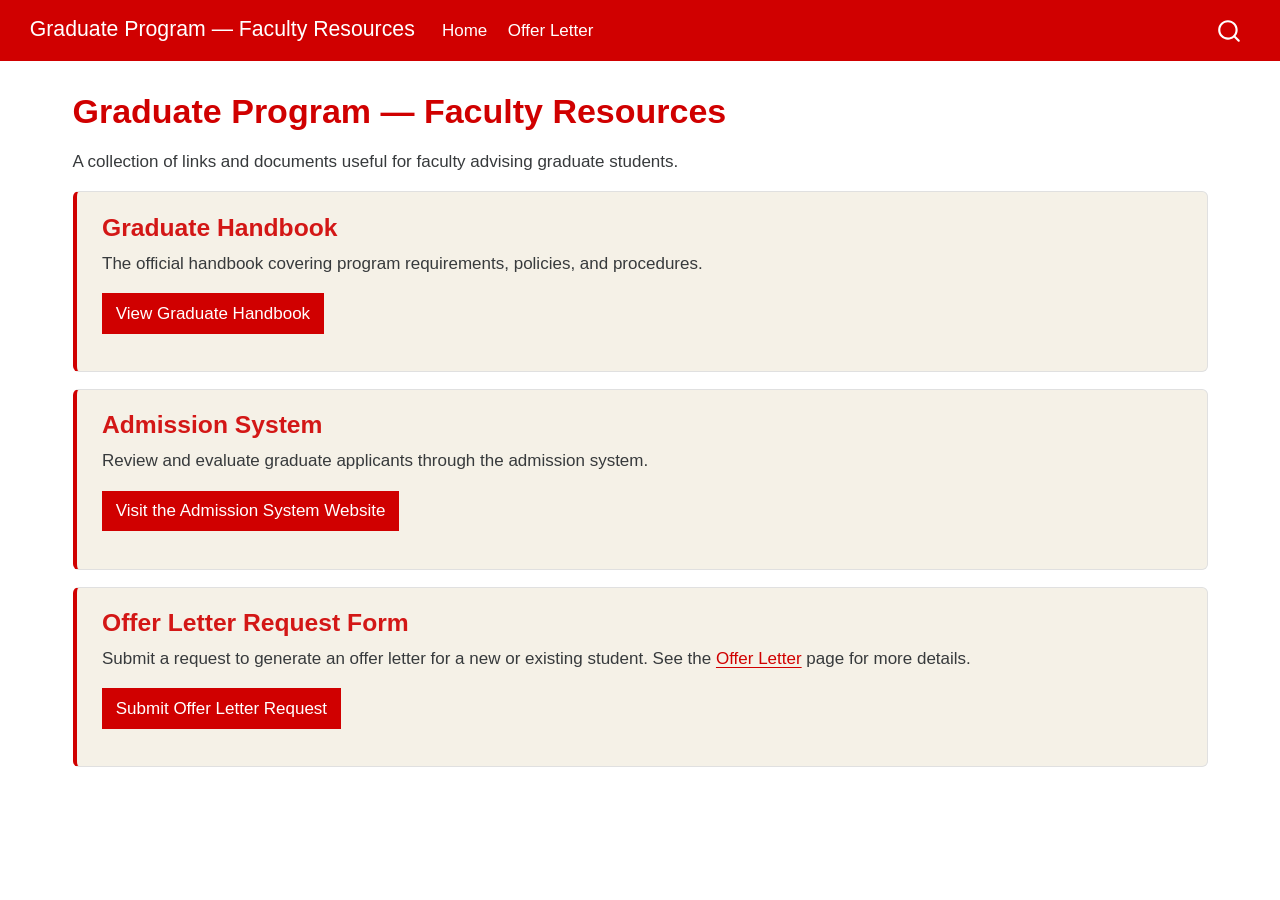
==== docs/index.html @ dcd675f0 "initial commit" ====
<!DOCTYPE html>
<html xmlns="http://www.w3.org/1999/xhtml" lang="en" xml:lang="en"><head>

<meta charset="utf-8">
<meta name="generator" content="quarto-1.7.32">

<meta name="viewport" content="width=device-width, initial-scale=1.0, user-scalable=yes">


<title>Graduate Program — Faculty Resources</title>
<style>
code{white-space: pre-wrap;}
span.smallcaps{font-variant: small-caps;}
div.columns{display: flex; gap: min(4vw, 1.5em);}
div.column{flex: auto; overflow-x: auto;}
div.hanging-indent{margin-left: 1.5em; text-indent: -1.5em;}
ul.task-list{list-style: none;}
ul.task-list li input[type="checkbox"] {
  width: 0.8em;
  margin: 0 0.8em 0.2em -1em; /* quarto-specific, see https://github.com/quarto-dev/quarto-cli/issues/4556 */ 
  vertical-align: middle;
}
</style>


<script src="site_libs/quarto-nav/quarto-nav.js"></script>
<script src="site_libs/quarto-nav/headroom.min.js"></script>
<script src="site_libs/clipboard/clipboard.min.js"></script>
<script src="site_libs/quarto-search/autocomplete.umd.js"></script>
<script src="site_libs/quarto-search/fuse.min.js"></script>
<script src="site_libs/quarto-search/quarto-search.js"></script>
<meta name="quarto:offset" content="./">
<script src="site_libs/quarto-html/quarto.js" type="module"></script>
<script src="site_libs/quarto-html/tabsets/tabsets.js" type="module"></script>
<script src="site_libs/quarto-html/popper.min.js"></script>
<script src="site_libs/quarto-html/tippy.umd.min.js"></script>
<script src="site_libs/quarto-html/anchor.min.js"></script>
<link href="site_libs/quarto-html/tippy.css" rel="stylesheet">
<link href="site_libs/quarto-html/quarto-syntax-highlighting-37eea08aefeeee20ff55810ff984fec1.css" rel="stylesheet" id="quarto-text-highlighting-styles">
<script src="site_libs/bootstrap/bootstrap.min.js"></script>
<link href="site_libs/bootstrap/bootstrap-icons.css" rel="stylesheet">
<link href="site_libs/bootstrap/bootstrap-75c5edff197cda3cdc5ed9a841f1afc7.min.css" rel="stylesheet" append-hash="true" id="quarto-bootstrap" data-mode="light">
<script id="quarto-search-options" type="application/json">{
  "location": "navbar",
  "copy-button": false,
  "collapse-after": 3,
  "panel-placement": "end",
  "type": "overlay",
  "limit": 50,
  "keyboard-shortcut": [
    "f",
    "/",
    "s"
  ],
  "show-item-context": false,
  "language": {
    "search-no-results-text": "No results",
    "search-matching-documents-text": "matching documents",
    "search-copy-link-title": "Copy link to search",
    "search-hide-matches-text": "Hide additional matches",
    "search-more-match-text": "more match in this document",
    "search-more-matches-text": "more matches in this document",
    "search-clear-button-title": "Clear",
    "search-text-placeholder": "",
    "search-detached-cancel-button-title": "Cancel",
    "search-submit-button-title": "Submit",
    "search-label": "Search"
  }
}</script>


<meta property="og:title" content="Graduate Program — Faculty Resources">
<meta property="og:description" content="">
<meta property="og:site_name" content="Graduate Program — Faculty Resources">
</head>

<body class="nav-fixed quarto-light">

<div id="quarto-search-results"></div>
  <header id="quarto-header" class="headroom fixed-top">
    <nav class="navbar navbar-expand-lg " data-bs-theme="dark">
      <div class="navbar-container container-fluid">
      <div class="navbar-brand-container mx-auto">
    <a class="navbar-brand" href="./index.html">
    <span class="navbar-title">Graduate Program — Faculty Resources</span>
    </a>
  </div>
            <div id="quarto-search" class="" title="Search"></div>
          <button class="navbar-toggler" type="button" data-bs-toggle="collapse" data-bs-target="#navbarCollapse" aria-controls="navbarCollapse" role="menu" aria-expanded="false" aria-label="Toggle navigation" onclick="if (window.quartoToggleHeadroom) { window.quartoToggleHeadroom(); }">
  <span class="navbar-toggler-icon"></span>
</button>
          <div class="collapse navbar-collapse" id="navbarCollapse">
            <ul class="navbar-nav navbar-nav-scroll me-auto">
  <li class="nav-item">
    <a class="nav-link active" href="./index.html" aria-current="page"> 
<span class="menu-text">Home</span></a>
  </li>  
  <li class="nav-item">
    <a class="nav-link" href="./offer-letter.html"> 
<span class="menu-text">Offer Letter</span></a>
  </li>  
</ul>
          </div> <!-- /navcollapse -->
            <div class="quarto-navbar-tools">
</div>
      </div> <!-- /container-fluid -->
    </nav>
</header>
<!-- content -->
<div id="quarto-content" class="quarto-container page-columns page-rows-contents page-layout-full page-navbar">
<!-- sidebar -->
<!-- margin-sidebar -->
    
<!-- main -->
<main class="content column-page" id="quarto-document-content">

<header id="title-block-header" class="quarto-title-block default">
<div class="quarto-title">
<h1 class="title">Graduate Program — Faculty Resources</h1>
</div>



<div class="quarto-title-meta column-page">

    
  
    
  </div>
  


</header>


<p>A collection of links and documents useful for faculty advising graduate students.</p>
<section id="graduate-handbook" class="level3 resource-card">
<h3 class="anchored" data-anchor-id="graduate-handbook">Graduate Handbook</h3>
<p>The official handbook covering program requirements, policies, and procedures.</p>
<p><a href="handbook/index.html" class="btn btn-primary">View Graduate Handbook</a></p>
</section>
<section id="admission-system" class="level3 resource-card">
<h3 class="anchored" data-anchor-id="admission-system">Admission System</h3>
<p>Review and evaluate graduate applicants through the admission system.</p>
<p><a href="http://go.unl.edu/grad-admit" class="btn btn-primary">Visit the Admission System Website</a></p>
</section>
<section id="offer-letter-request-form" class="level3 resource-card">
<h3 class="anchored" data-anchor-id="offer-letter-request-form">Offer Letter Request Form</h3>
<p>Submit a request to generate an offer letter for a new or existing student. See the <a href="./offer-letter.html">Offer Letter</a> page for more details.</p>
<p><a href="https://docs.google.com/forms/d/e/1FAIpQLSe0q-LN2kvyNy2Nl7FwMs0C140NnxNQKsWq1M8S4VjGG4QniQ/viewform" class="btn btn-primary">Submit Offer Letter Request</a></p>
</section>



</main> <!-- /main -->
<script id="quarto-html-after-body" type="application/javascript">
  window.document.addEventListener("DOMContentLoaded", function (event) {
    const icon = "";
    const anchorJS = new window.AnchorJS();
    anchorJS.options = {
      placement: 'right',
      icon: icon
    };
    anchorJS.add('.anchored');
    const isCodeAnnotation = (el) => {
      for (const clz of el.classList) {
        if (clz.startsWith('code-annotation-')) {                     
          return true;
        }
      }
      return false;
    }
    const onCopySuccess = function(e) {
      // button target
      const button = e.trigger;
      // don't keep focus
      button.blur();
      // flash "checked"
      button.classList.add('code-copy-button-checked');
      var currentTitle = button.getAttribute("title");
      button.setAttribute("title", "Copied!");
      let tooltip;
      if (window.bootstrap) {
        button.setAttribute("data-bs-toggle", "tooltip");
        button.setAttribute("data-bs-placement", "left");
        button.setAttribute("data-bs-title", "Copied!");
        tooltip = new bootstrap.Tooltip(button, 
          { trigger: "manual", 
            customClass: "code-copy-button-tooltip",
            offset: [0, -8]});
        tooltip.show();    
      }
      setTimeout(function() {
        if (tooltip) {
          tooltip.hide();
          button.removeAttribute("data-bs-title");
          button.removeAttribute("data-bs-toggle");
          button.removeAttribute("data-bs-placement");
        }
        button.setAttribute("title", currentTitle);
        button.classList.remove('code-copy-button-checked');
      }, 1000);
      // clear code selection
      e.clearSelection();
    }
    const getTextToCopy = function(trigger) {
        const codeEl = trigger.previousElementSibling.cloneNode(true);
        for (const childEl of codeEl.children) {
          if (isCodeAnnotation(childEl)) {
            childEl.remove();
          }
        }
        return codeEl.innerText;
    }
    const clipboard = new window.ClipboardJS('.code-copy-button:not([data-in-quarto-modal])', {
      text: getTextToCopy
    });
    clipboard.on('success', onCopySuccess);
    if (window.document.getElementById('quarto-embedded-source-code-modal')) {
      const clipboardModal = new window.ClipboardJS('.code-copy-button[data-in-quarto-modal]', {
        text: getTextToCopy,
        container: window.document.getElementById('quarto-embedded-source-code-modal')
      });
      clipboardModal.on('success', onCopySuccess);
    }
      var localhostRegex = new RegExp(/^(?:http|https):\/\/localhost\:?[0-9]*\//);
      var mailtoRegex = new RegExp(/^mailto:/);
        var filterRegex = new RegExp('/' + window.location.host + '/');
      var isInternal = (href) => {
          return filterRegex.test(href) || localhostRegex.test(href) || mailtoRegex.test(href);
      }
      // Inspect non-navigation links and adorn them if external
     var links = window.document.querySelectorAll('a[href]:not(.nav-link):not(.navbar-brand):not(.toc-action):not(.sidebar-link):not(.sidebar-item-toggle):not(.pagination-link):not(.no-external):not([aria-hidden]):not(.dropdown-item):not(.quarto-navigation-tool):not(.about-link)');
      for (var i=0; i<links.length; i++) {
        const link = links[i];
        if (!isInternal(link.href)) {
          // undo the damage that might have been done by quarto-nav.js in the case of
          // links that we want to consider external
          if (link.dataset.originalHref !== undefined) {
            link.href = link.dataset.originalHref;
          }
        }
      }
    function tippyHover(el, contentFn, onTriggerFn, onUntriggerFn) {
      const config = {
        allowHTML: true,
        maxWidth: 500,
        delay: 100,
        arrow: false,
        appendTo: function(el) {
            return el.parentElement;
        },
        interactive: true,
        interactiveBorder: 10,
        theme: 'quarto',
        placement: 'bottom-start',
      };
      if (contentFn) {
        config.content = contentFn;
      }
      if (onTriggerFn) {
        config.onTrigger = onTriggerFn;
      }
      if (onUntriggerFn) {
        config.onUntrigger = onUntriggerFn;
      }
      window.tippy(el, config); 
    }
    const noterefs = window.document.querySelectorAll('a[role="doc-noteref"]');
    for (var i=0; i<noterefs.length; i++) {
      const ref = noterefs[i];
      tippyHover(ref, function() {
        // use id or data attribute instead here
        let href = ref.getAttribute('data-footnote-href') || ref.getAttribute('href');
        try { href = new URL(href).hash; } catch {}
        const id = href.replace(/^#\/?/, "");
        const note = window.document.getElementById(id);
        if (note) {
          return note.innerHTML;
        } else {
          return "";
        }
      });
    }
    const xrefs = window.document.querySelectorAll('a.quarto-xref');
    const processXRef = (id, note) => {
      // Strip column container classes
      const stripColumnClz = (el) => {
        el.classList.remove("page-full", "page-columns");
        if (el.children) {
          for (const child of el.children) {
            stripColumnClz(child);
          }
        }
      }
      stripColumnClz(note)
      if (id === null || id.startsWith('sec-')) {
        // Special case sections, only their first couple elements
        const container = document.createElement("div");
        if (note.children && note.children.length > 2) {
          container.appendChild(note.children[0].cloneNode(true));
          for (let i = 1; i < note.children.length; i++) {
            const child = note.children[i];
            if (child.tagName === "P" && child.innerText === "") {
              continue;
            } else {
              container.appendChild(child.cloneNode(true));
              break;
            }
          }
          if (window.Quarto?.typesetMath) {
            window.Quarto.typesetMath(container);
          }
          return container.innerHTML
        } else {
          if (window.Quarto?.typesetMath) {
            window.Quarto.typesetMath(note);
          }
          return note.innerHTML;
        }
      } else {
        // Remove any anchor links if they are present
        const anchorLink = note.querySelector('a.anchorjs-link');
        if (anchorLink) {
          anchorLink.remove();
        }
        if (window.Quarto?.typesetMath) {
          window.Quarto.typesetMath(note);
        }
        if (note.classList.contains("callout")) {
          return note.outerHTML;
        } else {
          return note.innerHTML;
        }
      }
    }
    for (var i=0; i<xrefs.length; i++) {
      const xref = xrefs[i];
      tippyHover(xref, undefined, function(instance) {
        instance.disable();
        let url = xref.getAttribute('href');
        let hash = undefined; 
        if (url.startsWith('#')) {
          hash = url;
        } else {
          try { hash = new URL(url).hash; } catch {}
        }
        if (hash) {
          const id = hash.replace(/^#\/?/, "");
          const note = window.document.getElementById(id);
          if (note !== null) {
            try {
              const html = processXRef(id, note.cloneNode(true));
              instance.setContent(html);
            } finally {
              instance.enable();
              instance.show();
            }
          } else {
            // See if we can fetch this
            fetch(url.split('#')[0])
            .then(res => res.text())
            .then(html => {
              const parser = new DOMParser();
              const htmlDoc = parser.parseFromString(html, "text/html");
              const note = htmlDoc.getElementById(id);
              if (note !== null) {
                const html = processXRef(id, note);
                instance.setContent(html);
              } 
            }).finally(() => {
              instance.enable();
              instance.show();
            });
          }
        } else {
          // See if we can fetch a full url (with no hash to target)
          // This is a special case and we should probably do some content thinning / targeting
          fetch(url)
          .then(res => res.text())
          .then(html => {
            const parser = new DOMParser();
            const htmlDoc = parser.parseFromString(html, "text/html");
            const note = htmlDoc.querySelector('main.content');
            if (note !== null) {
              // This should only happen for chapter cross references
              // (since there is no id in the URL)
              // remove the first header
              if (note.children.length > 0 && note.children[0].tagName === "HEADER") {
                note.children[0].remove();
              }
              const html = processXRef(null, note);
              instance.setContent(html);
            } 
          }).finally(() => {
            instance.enable();
            instance.show();
          });
        }
      }, function(instance) {
      });
    }
        let selectedAnnoteEl;
        const selectorForAnnotation = ( cell, annotation) => {
          let cellAttr = 'data-code-cell="' + cell + '"';
          let lineAttr = 'data-code-annotation="' +  annotation + '"';
          const selector = 'span[' + cellAttr + '][' + lineAttr + ']';
          return selector;
        }
        const selectCodeLines = (annoteEl) => {
          const doc = window.document;
          const targetCell = annoteEl.getAttribute("data-target-cell");
          const targetAnnotation = annoteEl.getAttribute("data-target-annotation");
          const annoteSpan = window.document.querySelector(selectorForAnnotation(targetCell, targetAnnotation));
          const lines = annoteSpan.getAttribute("data-code-lines").split(",");
          const lineIds = lines.map((line) => {
            return targetCell + "-" + line;
          })
          let top = null;
          let height = null;
          let parent = null;
          if (lineIds.length > 0) {
              //compute the position of the single el (top and bottom and make a div)
              const el = window.document.getElementById(lineIds[0]);
              top = el.offsetTop;
              height = el.offsetHeight;
              parent = el.parentElement.parentElement;
            if (lineIds.length > 1) {
              const lastEl = window.document.getElementById(lineIds[lineIds.length - 1]);
              const bottom = lastEl.offsetTop + lastEl.offsetHeight;
              height = bottom - top;
            }
            if (top !== null && height !== null && parent !== null) {
              // cook up a div (if necessary) and position it 
              let div = window.document.getElementById("code-annotation-line-highlight");
              if (div === null) {
                div = window.document.createElement("div");
                div.setAttribute("id", "code-annotation-line-highlight");
                div.style.position = 'absolute';
                parent.appendChild(div);
              }
              div.style.top = top - 2 + "px";
              div.style.height = height + 4 + "px";
              div.style.left = 0;
              let gutterDiv = window.document.getElementById("code-annotation-line-highlight-gutter");
              if (gutterDiv === null) {
                gutterDiv = window.document.createElement("div");
                gutterDiv.setAttribute("id", "code-annotation-line-highlight-gutter");
                gutterDiv.style.position = 'absolute';
                const codeCell = window.document.getElementById(targetCell);
                const gutter = codeCell.querySelector('.code-annotation-gutter');
                gutter.appendChild(gutterDiv);
              }
              gutterDiv.style.top = top - 2 + "px";
              gutterDiv.style.height = height + 4 + "px";
            }
            selectedAnnoteEl = annoteEl;
          }
        };
        const unselectCodeLines = () => {
          const elementsIds = ["code-annotation-line-highlight", "code-annotation-line-highlight-gutter"];
          elementsIds.forEach((elId) => {
            const div = window.document.getElementById(elId);
            if (div) {
              div.remove();
            }
          });
          selectedAnnoteEl = undefined;
        };
          // Handle positioning of the toggle
      window.addEventListener(
        "resize",
        throttle(() => {
          elRect = undefined;
          if (selectedAnnoteEl) {
            selectCodeLines(selectedAnnoteEl);
          }
        }, 10)
      );
      function throttle(fn, ms) {
      let throttle = false;
      let timer;
        return (...args) => {
          if(!throttle) { // first call gets through
              fn.apply(this, args);
              throttle = true;
          } else { // all the others get throttled
              if(timer) clearTimeout(timer); // cancel #2
              timer = setTimeout(() => {
                fn.apply(this, args);
                timer = throttle = false;
              }, ms);
          }
        };
      }
        // Attach click handler to the DT
        const annoteDls = window.document.querySelectorAll('dt[data-target-cell]');
        for (const annoteDlNode of annoteDls) {
          annoteDlNode.addEventListener('click', (event) => {
            const clickedEl = event.target;
            if (clickedEl !== selectedAnnoteEl) {
              unselectCodeLines();
              const activeEl = window.document.querySelector('dt[data-target-cell].code-annotation-active');
              if (activeEl) {
                activeEl.classList.remove('code-annotation-active');
              }
              selectCodeLines(clickedEl);
              clickedEl.classList.add('code-annotation-active');
            } else {
              // Unselect the line
              unselectCodeLines();
              clickedEl.classList.remove('code-annotation-active');
            }
          });
        }
    const findCites = (el) => {
      const parentEl = el.parentElement;
      if (parentEl) {
        const cites = parentEl.dataset.cites;
        if (cites) {
          return {
            el,
            cites: cites.split(' ')
          };
        } else {
          return findCites(el.parentElement)
        }
      } else {
        return undefined;
      }
    };
    var bibliorefs = window.document.querySelectorAll('a[role="doc-biblioref"]');
    for (var i=0; i<bibliorefs.length; i++) {
      const ref = bibliorefs[i];
      const citeInfo = findCites(ref);
      if (citeInfo) {
        tippyHover(citeInfo.el, function() {
          var popup = window.document.createElement('div');
          citeInfo.cites.forEach(function(cite) {
            var citeDiv = window.document.createElement('div');
            citeDiv.classList.add('hanging-indent');
            citeDiv.classList.add('csl-entry');
            var biblioDiv = window.document.getElementById('ref-' + cite);
            if (biblioDiv) {
              citeDiv.innerHTML = biblioDiv.innerHTML;
            }
            popup.appendChild(citeDiv);
          });
          return popup.innerHTML;
        });
      }
    }
  });
  </script>
</div> <!-- /content -->




</body></html>
---- docs/site_libs/quarto-html/tippy.css ----
.tippy-box[data-animation=fade][data-state=hidden]{opacity:0}[data-tippy-root]{max-width:calc(100vw - 10px)}.tippy-box{position:relative;background-color:#333;color:#fff;border-radius:4px;font-size:14px;line-height:1.4;white-space:normal;outline:0;transition-property:transform,visibility,opacity}.tippy-box[data-placement^=top]>.tippy-arrow{bottom:0}.tippy-box[data-placement^=top]>.tippy-arrow:before{bottom:-7px;left:0;border-width:8px 8px 0;border-top-color:initial;transform-origin:center top}.tippy-box[data-placement^=bottom]>.tippy-arrow{top:0}.tippy-box[data-placement^=bottom]>.tippy-arrow:before{top:-7px;left:0;border-width:0 8px 8px;border-bottom-color:initial;transform-origin:center bottom}.tippy-box[data-placement^=left]>.tippy-arrow{right:0}.tippy-box[data-placement^=left]>.tippy-arrow:before{border-width:8px 0 8px 8px;border-left-color:initial;right:-7px;transform-origin:center left}.tippy-box[data-placement^=right]>.tippy-arrow{left:0}.tippy-box[data-placement^=right]>.tippy-arrow:before{left:-7px;border-width:8px 8px 8px 0;border-right-color:initial;transform-origin:center right}.tippy-box[data-inertia][data-state=visible]{transition-timing-function:cubic-bezier(.54,1.5,.38,1.11)}.tippy-arrow{width:16px;height:16px;color:#333}.tippy-arrow:before{content:"";position:absolute;border-color:transparent;border-style:solid}.tippy-content{position:relative;padding:5px 9px;z-index:1}
---- docs/site_libs/quarto-html/quarto-syntax-highlighting-37eea08aefeeee20ff55810ff984fec1.css ----
/* quarto syntax highlight colors */
:root {
  --quarto-hl-ot-color: #003B4F;
  --quarto-hl-at-color: #657422;
  --quarto-hl-ss-color: #20794D;
  --quarto-hl-an-color: #5E5E5E;
  --quarto-hl-fu-color: #4758AB;
  --quarto-hl-st-color: #20794D;
  --quarto-hl-cf-color: #003B4F;
  --quarto-hl-op-color: #5E5E5E;
  --quarto-hl-er-color: #AD0000;
  --quarto-hl-bn-color: #AD0000;
  --quarto-hl-al-color: #AD0000;
  --quarto-hl-va-color: #111111;
  --quarto-hl-bu-color: inherit;
  --quarto-hl-ex-color: inherit;
  --quarto-hl-pp-color: #AD0000;
  --quarto-hl-in-color: #5E5E5E;
  --quarto-hl-vs-color: #20794D;
  --quarto-hl-wa-color: #5E5E5E;
  --quarto-hl-do-color: #5E5E5E;
  --quarto-hl-im-color: #00769E;
  --quarto-hl-ch-color: #20794D;
  --quarto-hl-dt-color: #AD0000;
  --quarto-hl-fl-color: #AD0000;
  --quarto-hl-co-color: #5E5E5E;
  --quarto-hl-cv-color: #5E5E5E;
  --quarto-hl-cn-color: #8f5902;
  --quarto-hl-sc-color: #5E5E5E;
  --quarto-hl-dv-color: #AD0000;
  --quarto-hl-kw-color: #003B4F;
}

/* other quarto variables */
:root {
  --quarto-font-monospace: SFMono-Regular, Menlo, Monaco, Consolas, "Liberation Mono", "Courier New", monospace;
}

/* syntax highlight based on Pandoc's rules */
pre > code.sourceCode > span {
  color: #003B4F;
}

code.sourceCode > span {
  color: #003B4F;
}

div.sourceCode,
div.sourceCode pre.sourceCode {
  color: #003B4F;
}

/* Normal */
code span {
  color: #003B4F;
}

/* Alert */
code span.al {
  color: #AD0000;
  font-style: inherit;
}

/* Annotation */
code span.an {
  color: #5E5E5E;
  font-style: inherit;
}

/* Attribute */
code span.at {
  color: #657422;
  font-style: inherit;
}

/* BaseN */
code span.bn {
  color: #AD0000;
  font-style: inherit;
}

/* BuiltIn */
code span.bu {
  font-style: inherit;
}

/* ControlFlow */
code span.cf {
  color: #003B4F;
  font-weight: bold;
  font-style: inherit;
}

/* Char */
code span.ch {
  color: #20794D;
  font-style: inherit;
}

/* Constant */
code span.cn {
  color: #8f5902;
  font-style: inherit;
}

/* Comment */
code span.co {
  color: #5E5E5E;
  font-style: inherit;
}

/* CommentVar */
code span.cv {
  color: #5E5E5E;
  font-style: italic;
}

/* Documentation */
code span.do {
  color: #5E5E5E;
  font-style: italic;
}

/* DataType */
code span.dt {
  color: #AD0000;
  font-style: inherit;
}

/* DecVal */
code span.dv {
  color: #AD0000;
  font-style: inherit;
}

/* Error */
code span.er {
  color: #AD0000;
  font-style: inherit;
}

/* Extension */
code span.ex {
  font-style: inherit;
}

/* Float */
code span.fl {
  color: #AD0000;
  font-style: inherit;
}

/* Function */
code span.fu {
  color: #4758AB;
  font-style: inherit;
}

/* Import */
code span.im {
  color: #00769E;
  font-style: inherit;
}

/* Information */
code span.in {
  color: #5E5E5E;
  font-style: inherit;
}

/* Keyword */
code span.kw {
  color: #003B4F;
  font-weight: bold;
  font-style: inherit;
}

/* Operator */
code span.op {
  color: #5E5E5E;
  font-style: inherit;
}

/* Other */
code span.ot {
  color: #003B4F;
  font-style: inherit;
}

/* Preprocessor */
code span.pp {
  color: #AD0000;
  font-style: inherit;
}

/* SpecialChar */
code span.sc {
  color: #5E5E5E;
  font-style: inherit;
}

/* SpecialString */
code span.ss {
  color: #20794D;
  font-style: inherit;
}

/* String */
code span.st {
  color: #20794D;
  font-style: inherit;
}

/* Variable */
code span.va {
  color: #111111;
  font-style: inherit;
}

/* VerbatimString */
code span.vs {
  color: #20794D;
  font-style: inherit;
}

/* Warning */
code span.wa {
  color: #5E5E5E;
  font-style: italic;
}

.prevent-inlining {
  content: "</";
}

/*# sourceMappingURL=27d3d809615f7771493d095567f04340.css.map */
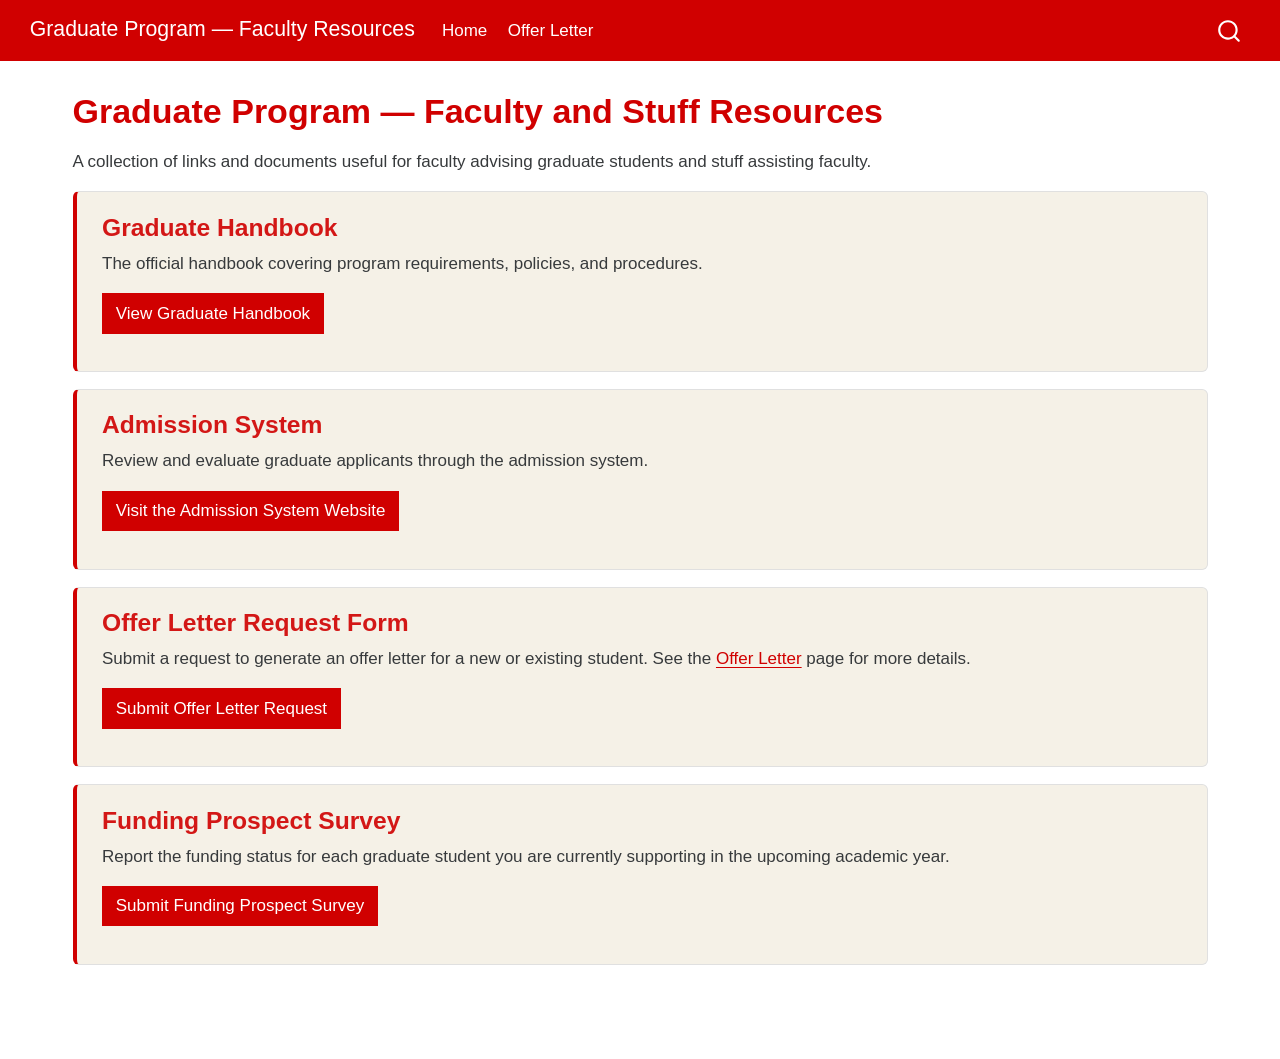
==== commit 91d9bf0c: "link to funding prospect survey added" ====
--- a/docs/index.html
+++ b/docs/index.html
@@ -7,7 +7,7 @@
 <meta name="viewport" content="width=device-width, initial-scale=1.0, user-scalable=yes">
 
 
-<title>Graduate Program — Faculty Resources</title>
+<title>Graduate Program — Faculty and Stuff Resources – Graduate Program — Faculty Resources</title>
 <style>
 code{white-space: pre-wrap;}
 span.smallcaps{font-variant: small-caps;}
@@ -69,7 +69,7 @@
 }</script>
 
 
-<meta property="og:title" content="Graduate Program — Faculty Resources">
+<meta property="og:title" content="Graduate Program — Faculty and Stuff Resources – Graduate Program — Faculty Resources">
 <meta property="og:description" content="">
 <meta property="og:site_name" content="Graduate Program — Faculty Resources">
 </head>
@@ -116,7 +116,7 @@
 
 <header id="title-block-header" class="quarto-title-block default">
 <div class="quarto-title">
-<h1 class="title">Graduate Program — Faculty Resources</h1>
+<h1 class="title">Graduate Program — Faculty and Stuff Resources</h1>
 </div>
 
 
@@ -133,7 +133,7 @@
 </header>
 
 
-<p>A collection of links and documents useful for faculty advising graduate students.</p>
+<p>A collection of links and documents useful for faculty advising graduate students and stuff assisting faculty.</p>
 <section id="graduate-handbook" class="level3 resource-card">
 <h3 class="anchored" data-anchor-id="graduate-handbook">Graduate Handbook</h3>
 <p>The official handbook covering program requirements, policies, and procedures.</p>
@@ -147,7 +147,12 @@
 <section id="offer-letter-request-form" class="level3 resource-card">
 <h3 class="anchored" data-anchor-id="offer-letter-request-form">Offer Letter Request Form</h3>
 <p>Submit a request to generate an offer letter for a new or existing student. See the <a href="./offer-letter.html">Offer Letter</a> page for more details.</p>
-<p><a href="https://docs.google.com/forms/d/e/1FAIpQLSe0q-LN2kvyNy2Nl7FwMs0C140NnxNQKsWq1M8S4VjGG4QniQ/viewform" class="btn btn-primary">Submit Offer Letter Request</a></p>
+<p><a href="https://docs.google.com/forms/d/e/1FAIpQLSeupuR_eY2r1kgI58g_GwN_kWPKI2zisCxuJLwsuDWDa9odgg/viewform" class="btn btn-primary">Submit Offer Letter Request</a></p>
+</section>
+<section id="funding-prospect-survey" class="level3 resource-card">
+<h3 class="anchored" data-anchor-id="funding-prospect-survey">Funding Prospect Survey</h3>
+<p>Report the funding status for each graduate student you are currently supporting in the upcoming academic year.</p>
+<p><a href="https://docs.google.com/forms/d/e/1FAIpQLSdfzBjeY5Ddc2bTUy9d5JfOEOu9tEYhhcLs0nQ-Yu7Tv3I4uQ/viewform" class="btn btn-primary">Submit Funding Prospect Survey</a></p>
 </section>
 
 
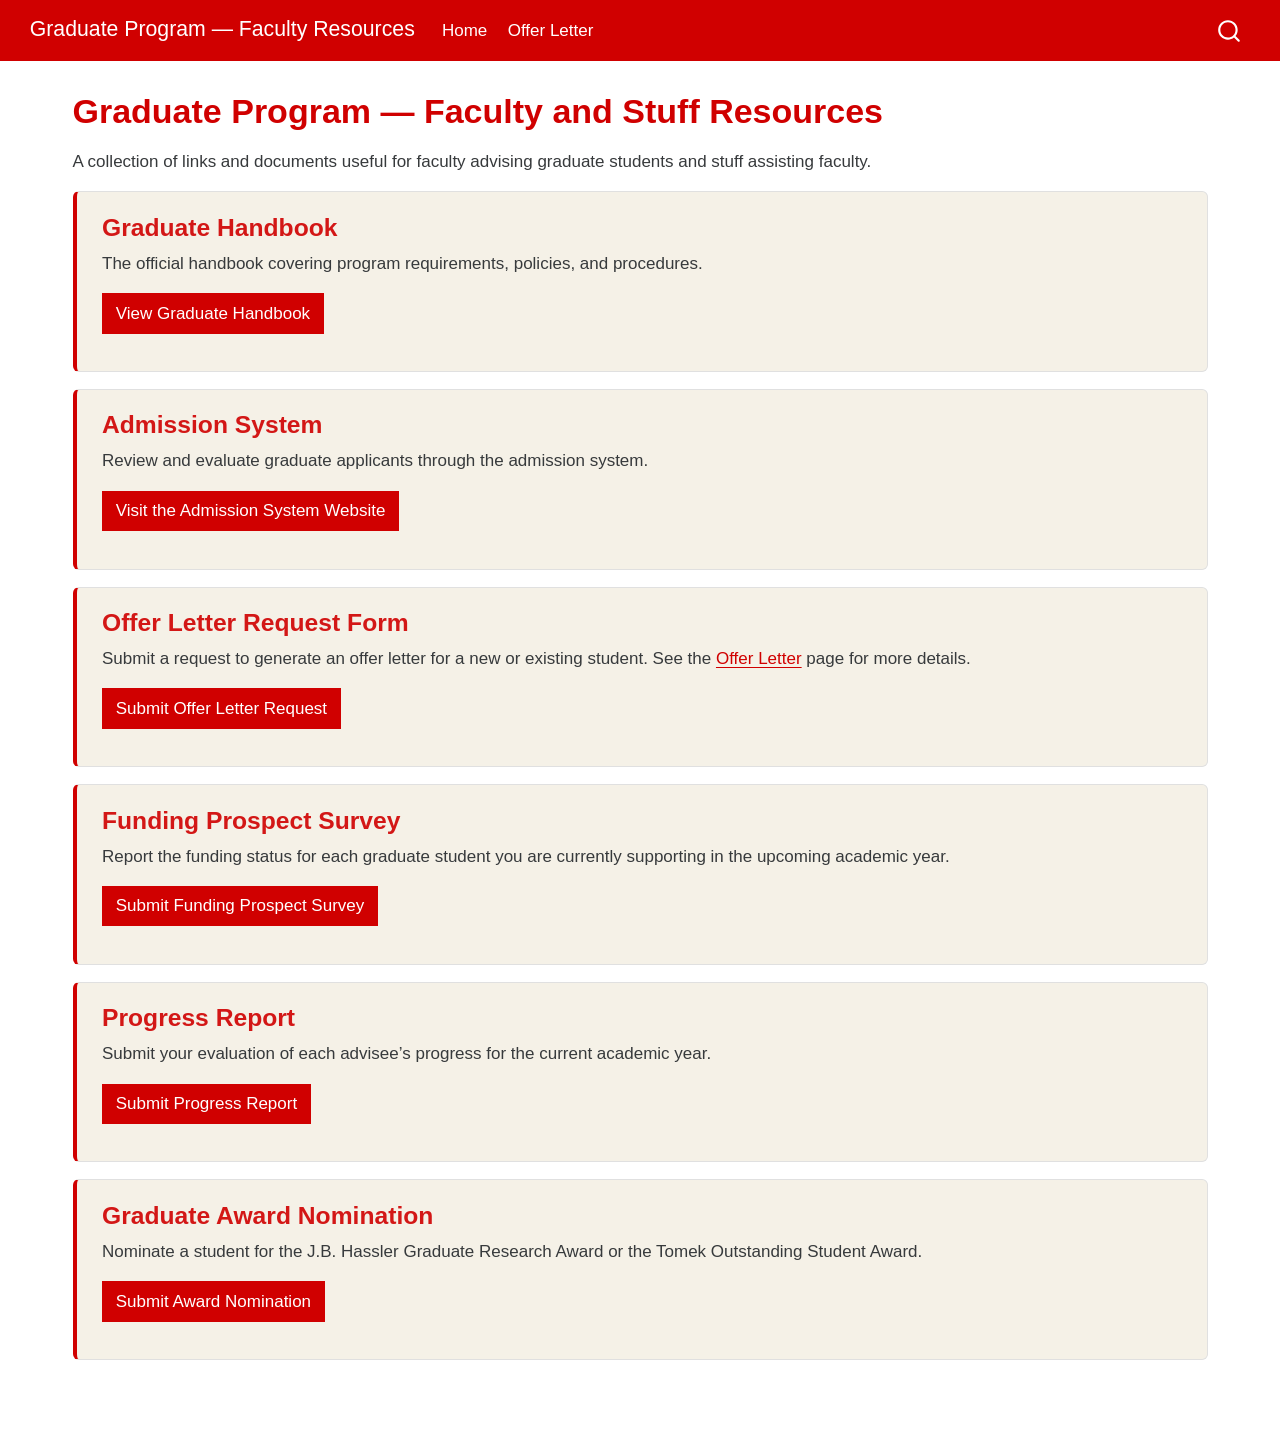
==== commit 09a53df7: "another form added" ====
--- a/docs/index.html
+++ b/docs/index.html
@@ -147,12 +147,22 @@
 <section id="offer-letter-request-form" class="level3 resource-card">
 <h3 class="anchored" data-anchor-id="offer-letter-request-form">Offer Letter Request Form</h3>
 <p>Submit a request to generate an offer letter for a new or existing student. See the <a href="./offer-letter.html">Offer Letter</a> page for more details.</p>
-<p><a href="https://docs.google.com/forms/d/e/1FAIpQLSeupuR_eY2r1kgI58g_GwN_kWPKI2zisCxuJLwsuDWDa9odgg/viewform" class="btn btn-primary">Submit Offer Letter Request</a></p>
+<p><a href="https://script.google.com/macros/s/AKfycbyHAvpu_tH0o9gO7aVUkWvyAjfIdNLRA--xH2B9jdLjE8R2g6spRIekLAWOMuSr9ptrMQ/exec" class="btn btn-primary">Submit Offer Letter Request</a></p>
 </section>
 <section id="funding-prospect-survey" class="level3 resource-card">
 <h3 class="anchored" data-anchor-id="funding-prospect-survey">Funding Prospect Survey</h3>
 <p>Report the funding status for each graduate student you are currently supporting in the upcoming academic year.</p>
-<p><a href="https://docs.google.com/forms/d/e/1FAIpQLSdfzBjeY5Ddc2bTUy9d5JfOEOu9tEYhhcLs0nQ-Yu7Tv3I4uQ/viewform" class="btn btn-primary">Submit Funding Prospect Survey</a></p>
+<p><a href="https://script.google.com/macros/s/AKfycbzyhNea_V7bQaQnw_u6R6zon5amTZ_Pv9pOFje_9Xn8S6-_i98ggy11B7zNRjfDlcwp/exec" class="btn btn-primary">Submit Funding Prospect Survey</a></p>
+</section>
+<section id="progress-report" class="level3 resource-card">
+<h3 class="anchored" data-anchor-id="progress-report">Progress Report</h3>
+<p>Submit your evaluation of each advisee’s progress for the current academic year.</p>
+<p><a href="https://script.google.com/macros/s/AKfycbxddpNMGXCWcf2VDLYydbAhO1SJfTt8M5uQpdWJ19H9t_Z2EggouKkk31lokQe4N_AfJw/exec" class="btn btn-primary">Submit Progress Report</a></p>
+</section>
+<section id="graduate-award-nomination" class="level3 resource-card">
+<h3 class="anchored" data-anchor-id="graduate-award-nomination">Graduate Award Nomination</h3>
+<p>Nominate a student for the J.B. Hassler Graduate Research Award or the Tomek Outstanding Student Award.</p>
+<p><a href="https://script.google.com/macros/s/AKfycbxa7hXmOCkZhOEdfNa3gT23Lsm--2WcBTDQEy_qBX-O3TXoO_pQ0bZqVoCAgNmN1bB6hQ/exec" class="btn btn-primary">Submit Award Nomination</a></p>
 </section>
 
 
